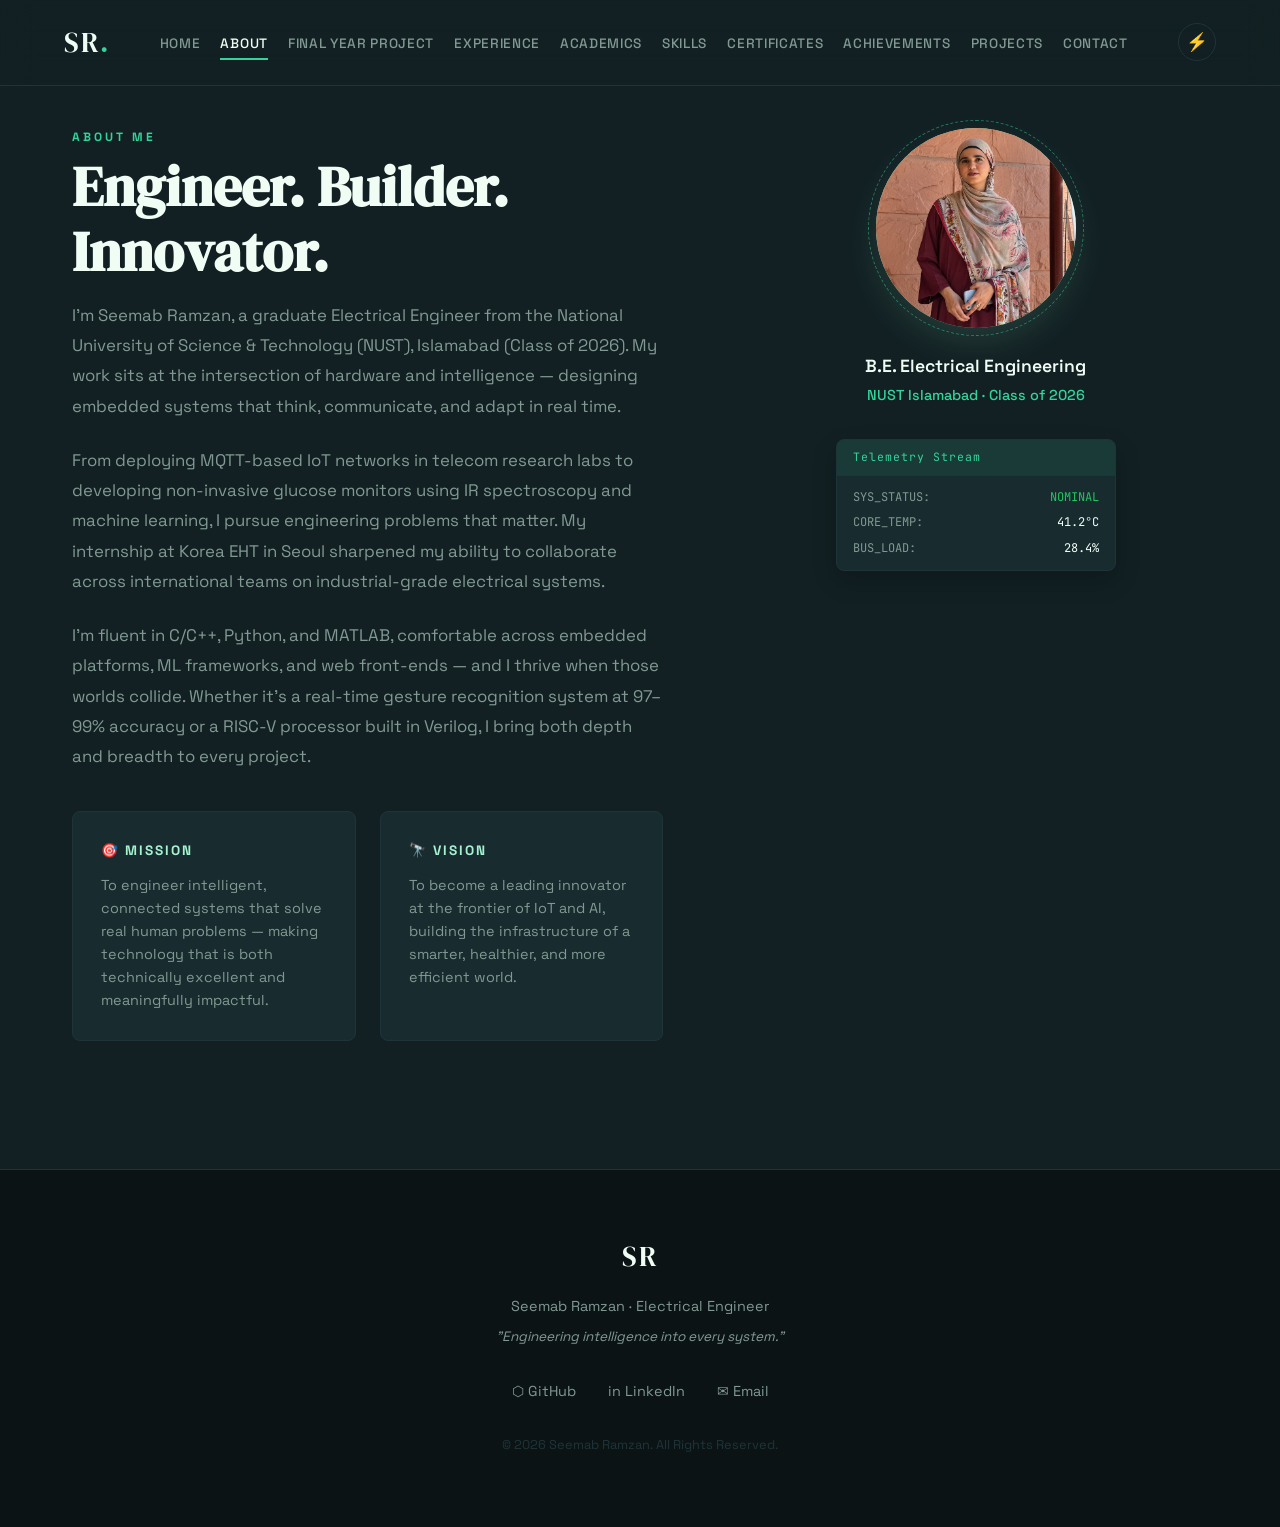
==== about.html @ 98ad60fb "first commit" ====
<!DOCTYPE html>
<html lang="en">
<head>
  <meta charset="UTF-8"/>
  <meta name="viewport" content="width=device-width, initial-scale=1.0"/>
  <title>Seemab Ramzan — Electrical Engineer | About & Experience</title>
  <meta name="description" content="Biography, education, and career details of Seemab Ramzan, graduate Electrical Engineer from NUST."/>
  <meta name="keywords" content="Seemab Ramzan, Education, NUST, Career, Experience, Skills, Certifications, ACM NUST"/>
  <meta name="author" content="Seemab Ramzan"/>
  
  <!-- Google Fonts -->
  <link rel="preconnect" href="https://fonts.googleapis.com">
  <link rel="preconnect" href="https://fonts.gstatic.com" crossorigin>
  <link href="https://fonts.googleapis.com/css2?family=Space+Grotesk:wght@300;400;500;600;700&family=DM+Serif+Display:ital@0;1&family=JetBrains+Mono:wght@400;500;700&display=swap" rel="stylesheet"/>
  
  <!-- Custom CSS -->
  <link rel="stylesheet" href="styles.css"/>
</head>
<body>

  <!-- Custom Cursor & Glow Backgrounds -->
  <div class="custom-cursor" id="customCursor"></div>
  <div class="glow-bg-radial"></div>

  <!-- NAVIGATION -->
  <nav id="navbar">
    <div class="logo" onclick="window.location.href='index.html'">SR<span>.</span></div>
    <ul class="nav-links" id="navLinks">
      <li><a href="index.html">Home</a></li>
      <li><a href="about.html" class="active">About</a></li>
      <li><a href="fyp.html">Final Year Project</a></li>
      <li><a href="experience.html">Experience</a></li>
      <li><a href="academics.html">Academics</a></li>
      <li><a href="skills.html">Skills</a></li>
      <li><a href="certificates.html">Certificates</a></li>
      <li><a href="achievements.html">Achievements</a></li>
      <li><a href="projects.html">Projects</a></li>
      <li><a href="contact.html">Contact</a></li>
    </ul>
    <div class="nav-actions">
      <button class="theme-toggle" id="themeToggle" aria-label="Toggle theme">⚡</button>
      <div class="hamburger" id="hamburger" aria-label="Toggle menu">
        <span></span><span></span><span></span>
      </div>
    </div>
  </nav>

  <main>
    <!-- ABOUT SECTION -->
    <section id="about">
      <div class="container">
        <div class="about-grid">
          <div class="about-info">
            <p class="section-label">About Me</p>
            <h2 class="section-title">Engineer. Builder.<br>Innovator.</h2>
            <div class="about-text">
              <p>I'm Seemab Ramzan, a graduate Electrical Engineer from the National University of Science & Technology (NUST), Islamabad (Class of 2026). My work sits at the intersection of hardware and intelligence — designing embedded systems that think, communicate, and adapt in real time.</p>
              <p>From deploying MQTT-based IoT networks in telecom research labs to developing non-invasive glucose monitors using IR spectroscopy and machine learning, I pursue engineering problems that matter. My internship at Korea EHT in Seoul sharpened my ability to collaborate across international teams on industrial-grade electrical systems.</p>
              <p>I'm fluent in C/C++, Python, and MATLAB, comfortable across embedded platforms, ML frameworks, and web front-ends — and I thrive when those worlds collide. Whether it's a real-time gesture recognition system at 97–99% accuracy or a RISC-V processor built in Verilog, I bring both depth and breadth to every project.</p>
            </div>
            
            <div class="mv-cards">
              <div class="mv-card" id="missionCard">
                <h4>🎯 Mission</h4>
                <p>To engineer intelligent, connected systems that solve real human problems — making technology that is both technically excellent and meaningfully impactful.</p>
              </div>
              <div class="mv-card" id="visionCard">
                <h4>🔭 Vision</h4>
                <p>To become a leading innovator at the frontier of IoT and AI, building the infrastructure of a smarter, healthier, and more efficient world.</p>
              </div>
            </div>
          </div>
          
          <div class="about-illustration">
            <div class="about-avatar" id="aboutAvatar">
              <img src="Seemab.jpeg?v=6" alt="Seemab Ramzan" style="width: 100%; height: 100%; object-fit: cover; border-radius: 50%; display: block;"/>
            </div>
            <p class="avatar-title">B.E. Electrical Engineering</p>
            <p class="avatar-subtitle">NUST Islamabad · Class of 2026</p>
            
            <!-- High Tech Signal Graph Widget -->
            <div class="tech-radar-widget">
              <div class="tech-radar-header">Telemetry Stream</div>
              <div class="tech-radar-content">
                <div class="radar-row"><span>SYS_STATUS:</span><span class="t-green">NOMINAL</span></div>
                <div class="radar-row"><span>CORE_TEMP:</span><span>41.2°C</span></div>
                <div class="radar-row"><span>BUS_LOAD:</span><span>28.4%</span></div>
              </div>
            </div>
          </div>
        </div>
      </div>
    </section>
  </main>

  <!-- FOOTER -->
  <footer>
    <span class="logo">SR</span>
    <p>Seemab Ramzan · Electrical Engineer</p>
    <p class="footer-quote">"Engineering intelligence into every system."</p>
    <div class="footer-icons">
      <a href="https://github.com/seemab" target="_blank" rel="noopener noreferrer">⬡ GitHub</a>
      <a href="https://linkedin.com/in/SeemabRamzan" target="_blank" rel="noopener noreferrer">in LinkedIn</a>
      <a href="mailto:seemab.ramzan@gmail.com">✉ Email</a>
    </div>
    <p class="copyright">&copy; 2026 Seemab Ramzan. All Rights Reserved.</p>
  </footer>

  <!-- Custom JavaScript -->
  <script src="app.js"></script>
</body>
</html>
---- styles.css ----
/* DESIGN SYSTEM & GLOBAL VARIABLES */
:root {
  /* Dark Theme variables (default) - Emerald Slate / Nordic Mint */
  --bg: #0b1315; /* Deep Forest Slate */
  --surface: #122023; /* Forest Slate Medium */
  --card: #182c30; /* Dark Slate Green Card */
  --card-hover: #203a3f; /* Medium Hover Green */
  --accent: #34d399; /* Vibrant Mint Green */
  --accent-rgb: 52, 211, 153;
  --accent2: #a7f3d0; /* Soft Sage Accent */
  --accent2-rgb: 167, 243, 208;
  --gold: #f59e0b;
  --text: #f0fdf4; /* Mint-tinted Off-White */
  --muted: #819992; /* Sage Muted Green-Gray */
  --border: #1f3439; /* Slate/Mint border */
  --glow: rgba(52, 211, 153, 0.15);
  --glow-accent2: rgba(167, 243, 208, 0.12);
  
  --font-main: 'Space Grotesk', -apple-system, BlinkMacSystemFont, "Segoe UI", Roboto, sans-serif;
  --font-heading: 'DM Serif Display', Georgia, serif;
  --font-mono: 'JetBrains Mono', monospace;
  
  --transition: all 0.35s cubic-bezier(0.25, 0.8, 0.25, 1);
}

/* Light Theme overrides - Emerald Slate / Nordic Mint */
[data-theme="light"] {
  --bg: #f0fdf4; /* Very Light Mint Green */
  --surface: #d1fae5; /* Soft Mint Surface */
  --card: #ffffff; /* Pure White Card */
  --card-hover: #e6fcf0; /* Soft Mint Hover */
  --accent: #065f46; /* Deep Forest Green */
  --accent-rgb: 6, 95, 70;
  --accent2: #047857; /* Emerald Green */
  --accent2-rgb: 4, 120, 87;
  --gold: #d97706;
  --text: #064e3b; /* Very Dark Forest text */
  --muted: #374151; /* Charcoal Muted text */
  --border: #a7f3d0; /* Mint Green border */
  --glow: rgba(6, 95, 70, 0.08);
  --glow-accent2: rgba(4, 120, 87, 0.08);
}

/* GLOBAL RESET & BASICS */
* {
  margin: 0;
  padding: 0;
  box-sizing: border-box;
}

html {
  scroll-behavior: smooth;
  font-size: 16px;
  overflow-x: hidden;
}

body {
  background-color: var(--bg);
  color: var(--text);
  font-family: var(--font-main);
  overflow-x: hidden;
  transition: background-color 0.4s ease, color 0.4s ease;
  line-height: 1.6;
}

/* CUSTOM CURSOR */
.custom-cursor {
  width: 20px;
  height: 20px;
  border: 2px solid var(--accent);
  border-radius: 50%;
  position: fixed;
  transform: translate(-50%, -50%);
  pointer-events: none;
  z-index: 9999;
  transition: width 0.2s, height 0.2s, background-color 0.2s;
  mix-blend-mode: difference;
}

.custom-cursor.hover {
  width: 40px;
  height: 40px;
  background-color: rgba(var(--accent-rgb), 0.1);
  border-color: var(--accent2);
}

/* RADIAL GLOW BACKGROUNDS */
.glow-bg-radial {
  position: fixed;
  top: 0;
  left: 0;
  width: 100vw;
  height: 100vh;
  pointer-events: none;
  z-index: -2;
  background: 
    radial-gradient(circle 800px at 80% 20%, rgba(var(--accent-rgb), 0.04), transparent 80%),
    radial-gradient(circle 600px at 20% 80%, rgba(var(--accent2-rgb), 0.04), transparent 85%);
  transition: var(--transition);
}

/* UTILITY CLASSES */
.container {
  max-width: 1200px;
  margin: 0 auto;
  padding: 0 2rem;
}

.section-label {
  font-size: 0.75rem;
  font-weight: 700;
  letter-spacing: 0.25em;
  text-transform: uppercase;
  color: var(--accent);
  margin-bottom: 0.5rem;
  display: block;
}

.section-title {
  font-family: var(--font-heading);
  font-size: clamp(2rem, 5vw, 3.5rem);
  line-height: 1.15;
  margin-bottom: 1rem;
}

.section-sub {
  color: var(--muted);
  font-size: 1.05rem;
  max-width: 600px;
  margin-bottom: 3.5rem;
}

.accent-text {
  color: var(--accent);
}

.gold-text {
  color: var(--gold);
}

/* BUTTONS */
.btn-primary {
  display: inline-block;
  background: linear-gradient(135deg, var(--accent), var(--accent2));
  color: #fff;
  padding: 0.9rem 2rem;
  border-radius: 6px;
  font-weight: 600;
  font-size: 0.95rem;
  text-decoration: none;
  border: none;
  cursor: pointer;
  box-shadow: 0 4px 15px var(--glow);
  transition: var(--transition);
}

.btn-primary:hover {
  transform: translateY(-3px);
  box-shadow: 0 8px 25px var(--glow), 0 0 10px rgba(var(--accent-rgb), 0.3);
}

.btn-outline {
  display: inline-block;
  background: transparent;
  color: var(--text);
  padding: 0.9rem 2rem;
  border-radius: 6px;
  font-weight: 600;
  font-size: 0.95rem;
  text-decoration: none;
  border: 1.5px solid var(--border);
  cursor: pointer;
  transition: var(--transition);
}

.btn-outline:hover {
  border-color: var(--accent);
  color: var(--accent);
  transform: translateY(-3px);
  box-shadow: 0 4px 15px rgba(var(--accent-rgb), 0.1);
}

/* NAVIGATION BAR */
nav {
  position: fixed;
  top: 0;
  left: 0;
  right: 0;
  z-index: 1000;
  display: flex;
  align-items: center;
  justify-content: space-between;
  padding: 1.25rem 4rem;
  background: rgba(var(--bg), 0.75);
  backdrop-filter: blur(16px);
  -webkit-backdrop-filter: blur(16px);
  border-bottom: 1.5px solid var(--border);
  transition: padding 0.3s ease, background 0.3s ease;
}

nav.scroll-scrolled {
  padding: 0.8rem 4rem;
  background: rgba(var(--bg), 0.9);
}

.logo {
  font-family: var(--font-heading);
  font-size: 1.75rem;
  color: var(--text);
  letter-spacing: 1.5px;
  cursor: pointer;
}

.logo span {
  color: var(--accent);
}

.nav-links {
  display: flex;
  gap: 1.25rem;
  list-style: none;
}

.nav-links a {
  color: var(--muted);
  text-decoration: none;
  font-size: 0.85rem;
  font-weight: 500;
  letter-spacing: 0.05em;
  text-transform: uppercase;
  position: relative;
  padding: 0.5rem 0;
  transition: color 0.3s;
}

.nav-links a::after {
  content: '';
  position: absolute;
  bottom: 0;
  left: 0;
  width: 0;
  height: 2px;
  background-color: var(--accent);
  transition: width 0.3s ease;
}

.nav-links a:hover,
.nav-links a.active {
  color: var(--text);
}

.nav-links a:hover::after,
.nav-links a.active::after {
  width: 100%;
}

.nav-actions {
  display: flex;
  align-items: center;
  gap: 1.5rem;
}

.theme-toggle {
  background: transparent;
  border: 1px solid var(--border);
  width: 38px;
  height: 38px;
  border-radius: 50%;
  color: var(--text);
  font-size: 1.1rem;
  cursor: pointer;
  display: flex;
  align-items: center;
  justify-content: center;
  transition: var(--transition);
}

.theme-toggle:hover {
  border-color: var(--accent);
  background: rgba(var(--accent-rgb), 0.08);
  box-shadow: 0 0 10px var(--glow);
  transform: rotate(15deg);
}

.hamburger {
  display: none;
  flex-direction: column;
  gap: 6px;
  cursor: pointer;
  width: 24px;
}

.hamburger span {
  width: 100%;
  height: 2px;
  background-color: var(--text);
  border-radius: 2px;
  transition: var(--transition);
}

/* HERO SECTION */
#hero {
  min-height: 100vh;
  position: relative;
  display: flex;
  align-items: center;
  padding: 8rem 4rem 4rem;
  overflow: hidden;
}

#waveCanvas {
  position: absolute;
  top: 0;
  left: 0;
  width: 100%;
  height: 100%;
  z-index: -1;
  opacity: 0.35;
  pointer-events: none;
}

.hero-bg {
  position: absolute;
  inset: 0;
  background: radial-gradient(ellipse at 80% 50%, rgba(var(--accent-rgb), 0.08) 0%, transparent 65%),
              radial-gradient(ellipse at 20% 80%, rgba(var(--accent2-rgb), 0.06) 0%, transparent 60%);
  pointer-events: none;
}

.hero-container {
  display: grid;
  grid-template-columns: 1.1fr 0.9fr;
  gap: 4rem;
  align-items: center;
  max-width: 1300px;
  margin: 0 auto;
  width: 100%;
}

.hero-content {
  position: relative;
}

.hero-eyebrow {
  font-size: 0.85rem;
  font-weight: 600;
  letter-spacing: 0.2em;
  text-transform: uppercase;
  color: var(--accent);
  margin-bottom: 1.5rem;
  display: inline-block;
  background: rgba(var(--accent-rgb), 0.08);
  padding: 0.4rem 1rem;
  border-radius: 30px;
  border: 1px solid rgba(var(--accent-rgb), 0.15);
}

#hero h1 {
  font-family: var(--font-heading);
  font-size: clamp(3.2rem, 7vw, 5.5rem);
  line-height: 1.05;
  font-weight: normal;
  margin-bottom: 1.25rem;
}

.hero-designations {
  font-size: 1.2rem;
  font-weight: 500;
  color: var(--accent2);
  margin-bottom: 1.5rem;
}

.hero-intro {
  font-size: 1.05rem;
  line-height: 1.75;
  color: var(--muted);
  max-width: 600px;
  margin-bottom: 2.5rem;
}

.cta-group {
  display: flex;
  gap: 1.25rem;
  flex-wrap: wrap;
  margin-bottom: 3.5rem;
}

.social-icons {
  display: flex;
  gap: 2rem;
}

.social-icons a {
  color: var(--muted);
  text-decoration: none;
  font-size: 0.9rem;
  font-weight: 500;
  letter-spacing: 0.05em;
  display: flex;
  align-items: center;
  gap: 0.5rem;
  transition: var(--transition);
}

.social-icons a:hover {
  color: var(--accent);
  transform: translateY(-2.5px);
}

/* ESP32 TERMINAL WIDGET */
.hero-widget {
  background: rgba(10, 15, 30, 0.7);
  backdrop-filter: blur(12px);
  -webkit-backdrop-filter: blur(12px);
  border: 1.5px solid var(--border);
  border-radius: 12px;
  overflow: hidden;
  box-shadow: 0 20px 50px rgba(0, 0, 0, 0.4), 0 0 20px var(--glow);
  display: flex;
  flex-direction: column;
  height: 380px;
  font-family: var(--font-mono);
  transition: var(--transition);
}

.hero-widget:hover {
  border-color: rgba(var(--accent-rgb), 0.4);
  box-shadow: 0 20px 50px rgba(0, 0, 0, 0.4), 0 0 30px rgba(var(--accent-rgb), 0.25);
}

.terminal-header {
  background: rgba(15, 23, 42, 0.9);
  padding: 0.75rem 1.25rem;
  display: flex;
  justify-content: space-between;
  align-items: center;
  border-bottom: 1.5px solid var(--border);
}

.terminal-title {
  font-size: 0.78rem;
  color: var(--muted);
}

.terminal-controls {
  display: flex;
  gap: 6px;
}

.terminal-controls span {
  width: 10px;
  height: 10px;
  border-radius: 50%;
  display: inline-block;
}

.terminal-controls span:nth-child(1) { background-color: #ef4444; }
.terminal-controls span:nth-child(2) { background-color: #eab308; }
.terminal-controls span:nth-child(3) { background-color: #22c55e; }

.terminal-body {
  flex-grow: 1;
  padding: 1.25rem;
  overflow-y: auto;
  display: flex;
  flex-direction: column;
  gap: 0.6rem;
  font-size: 0.82rem;
  color: var(--text);
  scroll-behavior: smooth;
}

.terminal-line {
  line-height: 1.4;
  white-space: pre-wrap;
  word-break: break-all;
}

.t-prompt {
  color: var(--accent2);
}

.t-system {
  color: var(--muted);
  font-style: italic;
}

.t-output {
  color: #38bdf8;
}

.t-green {
  color: #22c55e;
}

.t-amber {
  color: #f59e0b;
}

.t-red {
  color: #ef4444;
}

.terminal-input-row {
  display: flex;
  align-items: center;
  padding: 0.75rem 1.25rem;
  background: rgba(15, 23, 42, 0.7);
  border-top: 1.5px solid var(--border);
}

.terminal-input-row input {
  flex-grow: 1;
  background: transparent;
  border: none;
  outline: none;
  color: var(--accent);
  font-family: var(--font-mono);
  font-size: 0.85rem;
  margin-left: 0.5rem;
}

/* SECTION STRUCTURE */
section {
  padding: 8rem 0;
}

/* ABOUT SECTION */
#about {
  background-color: var(--surface);
  position: relative;
}

.about-grid {
  display: grid;
  grid-template-columns: 1.12fr 0.88fr;
  gap: 5rem;
  align-items: start;
}

.about-text p {
  color: var(--muted);
  font-size: 1.05rem;
  line-height: 1.8;
  margin-bottom: 1.5rem;
}

.mv-cards {
  display: grid;
  grid-template-columns: 1fr 1fr;
  gap: 1.5rem;
  margin-top: 2.5rem;
}

.mv-card {
  background-color: var(--card);
  border: 1.5px solid var(--border);
  border-radius: 8px;
  padding: 1.75rem;
  transition: var(--transition);
}

.mv-card:hover {
  transform: translateY(-5px);
  border-color: rgba(var(--accent2-rgb), 0.3);
  box-shadow: 0 10px 25px var(--glow-accent2);
}

.mv-card h4 {
  color: var(--accent2);
  font-size: 0.85rem;
  font-weight: 700;
  letter-spacing: 0.15em;
  text-transform: uppercase;
  margin-bottom: 0.75rem;
}

.mv-card p {
  color: var(--muted);
  font-size: 0.9rem;
  line-height: 1.6;
}

.work-links {
  display: flex;
  flex-wrap: wrap;
  gap: 0.8rem;
  margin-top: 2.5rem;
}

.work-link {
  color: var(--muted);
  font-size: 0.88rem;
  text-decoration: none;
  border: 1.5px solid var(--border);
  border-radius: 4px;
  padding: 0.6rem 1.2rem;
  font-weight: 500;
  transition: var(--transition);
  display: flex;
  align-items: center;
  gap: 0.5rem;
}

.work-link:hover {
  border-color: var(--accent);
  color: var(--accent);
  transform: translateX(4px);
}

.about-illustration {
  display: flex;
  flex-direction: column;
  align-items: center;
  position: sticky;
  top: 120px;
}

.about-avatar {
  width: 200px;
  height: 200px;
  border-radius: 50%;
  background: linear-gradient(135deg, var(--accent2), var(--accent));
  display: flex;
  align-items: center;
  justify-content: center;
  font-family: var(--font-heading);
  font-size: 4.5rem;
  color: #fff;
  margin-bottom: 1.5rem;
  position: relative;
  box-shadow: 0 15px 35px var(--glow-accent2);
  transition: transform 0.5s ease;
}

.about-avatar::after {
  content: '';
  position: absolute;
  inset: -8px;
  border-radius: 50%;
  border: 1.5px dashed rgba(var(--accent-rgb), 0.5);
  animation: rotateClockwise 20s linear infinite;
}

.about-avatar:hover {
  transform: scale(1.05) rotate(5deg);
}

.avatar-title {
  font-size: 1.1rem;
  font-weight: 600;
  color: var(--text);
  margin-bottom: 0.25rem;
}

.avatar-subtitle {
  color: var(--accent);
  font-size: 0.9rem;
  font-weight: 500;
  margin-bottom: 2rem;
}

.tech-radar-widget {
  background: var(--card);
  border: 1px solid var(--border);
  border-radius: 8px;
  width: 100%;
  max-width: 280px;
  overflow: hidden;
  box-shadow: 0 10px 25px rgba(0,0,0,0.2);
  font-family: var(--font-mono);
}

.tech-radar-header {
  background: rgba(var(--accent-rgb), 0.08);
  border-bottom: 1px solid var(--border);
  padding: 0.5rem 1rem;
  font-size: 0.72rem;
  color: var(--accent);
  letter-spacing: 1px;
}

.tech-radar-content {
  padding: 0.75rem 1rem;
  display: flex;
  flex-direction: column;
  gap: 0.4rem;
  font-size: 0.75rem;
}

.radar-row {
  display: flex;
  justify-content: space-between;
}

.radar-row span:first-child {
  color: var(--muted);
}

/* EXPERIENCE TIMELINE */
.exp-timeline {
  position: relative;
  margin-top: 3rem;
}

.exp-card {
  background-color: var(--card);
  border: 1.5px solid var(--border);
  border-radius: 12px;
  overflow: hidden;
  margin-bottom: 2.5rem;
  display: grid;
  grid-template-columns: 240px 1fr;
  box-shadow: 0 10px 30px rgba(0,0,0,0.15);
  transition: transform 0.4s cubic-bezier(0.2, 0.8, 0.2, 1), border-color 0.4s, box-shadow 0.4s;
}

.exp-card:hover {
  transform: translateY(-5px) scale(1.01);
  border-color: rgba(var(--accent-rgb), 0.35);
  box-shadow: 0 15px 40px var(--glow);
}

.exp-left {
  background: linear-gradient(155deg, var(--accent2), #110e2d);
  padding: 2.5rem 2rem;
  display: flex;
  flex-direction: column;
  justify-content: center;
  position: relative;
  overflow: hidden;
}

.exp-left::after {
  content: '';
  position: absolute;
  top: -50%;
  left: -50%;
  width: 200%;
  height: 200%;
  background: radial-gradient(circle at 70% 30%, rgba(255,255,255,0.06), transparent 60%);
  pointer-events: none;
}

.badge {
  display: inline-block;
  border-radius: 20px;
  padding: 0.3rem 0.9rem;
  font-size: 0.7rem;
  font-weight: 700;
  letter-spacing: 0.05em;
  text-transform: uppercase;
  margin-bottom: 0.8rem;
  width: max-content;
}

.badge-fy { background-color: rgba(245, 158, 11, 0.2); color: var(--gold); border: 1px solid rgba(245, 158, 11, 0.3); }
.badge-intern { background-color: rgba(0, 229, 255, 0.2); color: var(--accent); border: 1px solid rgba(0, 229, 255, 0.3); }
.badge-global { background-color: rgba(139, 92, 246, 0.2); color: #c084fc; border: 1px solid rgba(139, 92, 246, 0.3); }

.exp-left h3 {
  font-family: var(--font-heading);
  font-size: 1.35rem;
  color: #fff;
  line-height: 1.25;
  margin-bottom: 0.5rem;
}

.exp-left .company {
  color: rgba(255, 255, 255, 0.7);
  font-size: 0.88rem;
  margin-bottom: 1.25rem;
  line-height: 1.4;
}

.duration {
  font-size: 0.8rem;
  color: rgba(255, 255, 255, 0.5);
  font-family: var(--font-mono);
}

.exp-right {
  padding: 2.5rem 3rem;
  display: flex;
  flex-direction: column;
  justify-content: center;
}

.exp-right h4 {
  font-size: 0.78rem;
  font-weight: 700;
  letter-spacing: 0.15em;
  text-transform: uppercase;
  color: var(--accent);
  margin-bottom: 0.8rem;
  margin-top: 1.5rem;
}

.exp-right h4:first-child {
  margin-top: 0;
}

.exp-right ul {
  list-style: none;
  margin-bottom: 1rem;
}

.exp-right ul li {
  color: var(--muted);
  font-size: 0.92rem;
  line-height: 1.7;
  padding-left: 1.5rem;
  position: relative;
  margin-bottom: 0.6rem;
}

.exp-right ul li::before {
  content: '→';
  position: absolute;
  left: 0;
  color: var(--accent);
  font-weight: 700;
}

.achievements-list li::before {
  content: '★' !important;
  color: var(--gold) !important;
}

.exp-right ul li:last-child {
  margin-bottom: 0;
}

/* EDUCATION SECTION */
#education {
  background-color: var(--bg);
}

.edu-card {
  background-color: var(--card);
  border: 1.5px solid var(--border);
  border-radius: 12px;
  padding: 3rem;
  display: grid;
  grid-template-columns: 80px 1fr;
  gap: 3rem;
  align-items: start;
  box-shadow: 0 10px 30px rgba(0,0,0,0.15);
  transition: var(--transition);
}

.edu-card:hover {
  box-shadow: 0 15px 40px rgba(245, 158, 11, 0.08);
  border-color: rgba(245, 158, 11, 0.3);
}

.edu-icon {
  width: 80px;
  height: 80px;
  border-radius: 16px;
  background: linear-gradient(135deg, var(--gold), #d97706);
  display: flex;
  align-items: center;
  justify-content: center;
  font-size: 2.25rem;
  flex-shrink: 0;
  box-shadow: 0 10px 20px rgba(245, 158, 11, 0.2);
}

.edu-info h3 {
  font-family: var(--font-heading);
  font-size: 1.6rem;
  margin-bottom: 0.35rem;
}

.edu-info .inst {
  color: var(--accent);
  font-size: 1.05rem;
  font-weight: 500;
  margin-bottom: 0.5rem;
}

.edu-info .dur {
  color: var(--muted);
  font-size: 0.88rem;
  font-family: var(--font-mono);
  margin-bottom: 1.5rem;
}

.edu-details {
  list-style: none;
  margin-bottom: 2rem;
}

.edu-details li {
  color: var(--muted);
  font-size: 0.95rem;
  padding-left: 1.5rem;
  position: relative;
  margin-bottom: 0.6rem;
  line-height: 1.7;
}

.edu-details li::before {
  content: '▸';
  position: absolute;
  left: 0;
  color: var(--gold);
}

.coursework {
  display: flex;
  flex-wrap: wrap;
  gap: 0.6rem;
}

.course-tag {
  background: rgba(245, 158, 11, 0.06);
  border: 1px solid rgba(245, 158, 11, 0.2);
  border-radius: 6px;
  padding: 0.4rem 1rem;
  font-size: 0.8rem;
  font-weight: 500;
  color: var(--gold);
  transition: var(--transition);
}

.course-tag:hover {
  background: rgba(245, 158, 11, 0.15);
  transform: translateY(-2px);
}

/* PROJECTS SECTION */
#projects {
  background-color: var(--surface);
}

.project-filters {
  display: flex;
  justify-content: center;
  gap: 1rem;
  margin-bottom: 3.5rem;
  flex-wrap: wrap;
}

.filter-btn {
  background: transparent;
  border: 1.5px solid var(--border);
  color: var(--muted);
  padding: 0.6rem 1.4rem;
  border-radius: 30px;
  font-family: var(--font-main);
  font-size: 0.88rem;
  font-weight: 500;
  cursor: pointer;
  transition: var(--transition);
}

.filter-btn:hover {
  color: var(--text);
  border-color: var(--accent);
}

.filter-btn.active {
  background-color: var(--accent);
  border-color: var(--accent);
  color: #000;
  font-weight: 600;
  box-shadow: 0 4px 15px var(--glow);
}

.projects-grid {
  display: grid;
  grid-template-columns: repeat(auto-fill, minmax(350px, 1fr));
  gap: 2.5rem;
}

.proj-card {
  background-color: var(--card);
  border: 1.5px solid var(--border);
  border-radius: 12px;
  overflow: hidden;
  display: flex;
  flex-direction: column;
  transition: transform 0.4s cubic-bezier(0.2, 0.8, 0.2, 1), border-color 0.4s, box-shadow 0.4s;
}

.proj-card:hover {
  transform: translateY(-8px);
  border-color: rgba(var(--accent2-rgb), 0.35);
  box-shadow: 0 15px 40px var(--glow-accent2);
}

.proj-header {
  background: linear-gradient(135deg, #110e2d, var(--card));
  padding: 1.75rem 2rem;
  border-bottom: 1px solid var(--border);
}

.proj-header h3 {
  font-family: var(--font-heading);
  font-size: 1.2rem;
  line-height: 1.3;
  margin-bottom: 0.35rem;
}

.proj-type {
  font-size: 0.78rem;
  color: var(--muted);
  font-family: var(--font-mono);
}

.proj-body {
  padding: 2rem;
  flex-grow: 1;
  display: flex;
  flex-direction: column;
  justify-content: space-between;
}

.proj-body p {
  color: var(--muted);
  font-size: 0.92rem;
  line-height: 1.6;
  margin-bottom: 1.75rem;
}

.tech-tags {
  display: flex;
  flex-wrap: wrap;
  gap: 0.5rem;
  margin-bottom: 1.75rem;
}

.tech-tag {
  background: rgba(var(--accent-rgb), 0.05);
  border: 1px solid rgba(var(--accent-rgb), 0.2);
  border-radius: 20px;
  padding: 0.25rem 0.8rem;
  font-size: 0.72rem;
  font-weight: 500;
  font-family: var(--font-mono);
  color: var(--accent);
  transition: var(--transition);
}

.tech-tag:hover {
  background: rgba(var(--accent-rgb), 0.15);
  transform: scale(1.05);
}

.btn-more {
  background: transparent;
  border: none;
  color: var(--accent2);
  font-weight: 600;
  font-size: 0.9rem;
  cursor: pointer;
  padding: 0.5rem 0;
  width: max-content;
  display: flex;
  align-items: center;
  gap: 0.35rem;
  transition: var(--transition);
}

.btn-more:hover {
  color: var(--accent);
  transform: translateX(4px);
}

/* SKILLS SECTION */
#skills {
  background-color: var(--bg);
}

.skills-grid {
  display: grid;
  grid-template-columns: repeat(auto-fit, minmax(260px, 1fr));
  gap: 2.5rem;
}

.skill-cat {
  background-color: var(--card);
  border: 1.5px solid var(--border);
  border-radius: 12px;
  padding: 2.25rem 2rem;
  box-shadow: 0 8px 25px rgba(0,0,0,0.1);
  transition: var(--transition);
}

.skill-cat:hover {
  border-color: rgba(var(--accent-rgb), 0.3);
  box-shadow: 0 12px 35px var(--glow);
  transform: translateY(-4px);
}

.skill-cat h3 {
  font-size: 0.9rem;
  font-weight: 700;
  letter-spacing: 0.15em;
  text-transform: uppercase;
  color: var(--accent);
  margin-bottom: 2rem;
  border-bottom: 1.5px solid var(--border);
  padding-bottom: 0.75rem;
}

.skill-row {
  margin-bottom: 1.5rem;
}

.skill-row:last-child {
  margin-bottom: 0;
}

.skill-label {
  display: flex;
  justify-content: space-between;
  font-size: 0.88rem;
  font-weight: 500;
  color: var(--text);
  margin-bottom: 0.5rem;
}

.skill-label span:last-child {
  color: var(--muted);
  font-family: var(--font-mono);
}

.bar-bg {
  height: 6px;
  background-color: var(--border);
  border-radius: 3px;
  overflow: hidden;
}

.bar-fill {
  height: 100%;
  border-radius: 3px;
  background: linear-gradient(90deg, var(--accent2), var(--accent));
  width: 0;
  transition: width 1.5s cubic-bezier(0.1, 0.8, 0.1, 1);
}

/* CERTIFICATIONS SECTION */
#certifications {
  background-color: var(--surface);
}

.cert-grid {
  display: grid;
  grid-template-columns: repeat(auto-fill, minmax(260px, 1fr));
  gap: 2rem;
}

.cert-card {
  background-color: var(--card);
  border: 1.5px solid var(--border);
  border-radius: 12px;
  padding: 2.25rem 2rem;
  text-align: center;
  transition: var(--transition);
}

.cert-card:hover {
  transform: translateY(-8px);
  border-color: rgba(var(--accent-rgb), 0.35);
  box-shadow: 0 15px 35px var(--glow);
}

.cert-icon {
  width: 60px;
  height: 60px;
  border-radius: 14px;
  margin: 0 auto 1.5rem;
  display: flex;
  align-items: center;
  justify-content: center;
  font-size: 1.75rem;
  box-shadow: 0 8px 20px rgba(0,0,0,0.15);
}

.c-udemy { background: linear-gradient(135deg, #1e3a8a, #2563eb); }
.c-matlab { background: linear-gradient(135deg, #7c2d12, #dc2626); }
.c-vector { background: linear-gradient(135deg, #064e3b, #059669); }
.c-matlab-onramp { background: linear-gradient(135deg, #4c1d95, #7c3aed); }

.cert-card h3 {
  font-size: 1.05rem;
  font-weight: 600;
  margin-bottom: 0.5rem;
  line-height: 1.4;
}

.cert-card .provider {
  color: var(--accent);
  font-size: 0.85rem;
  font-weight: 500;
  margin-bottom: 0.25rem;
}

.cert-card .year {
  color: var(--muted);
  font-size: 0.8rem;
  font-family: var(--font-mono);
}

/* ACHIEVEMENTS & STATS */
#achievements {
  background-color: var(--bg);
}

.stats-row {
  display: grid;
  grid-template-columns: repeat(4, 1fr);
  gap: 2rem;
  margin-bottom: 4.5rem;
}

.stat-box {
  background-color: var(--card);
  border: 1.5px solid var(--border);
  border-radius: 12px;
  padding: 2.25rem 2rem;
  text-align: center;
  box-shadow: 0 8px 25px rgba(0,0,0,0.1);
  transition: var(--transition);
}

.stat-box:hover {
  transform: translateY(-5px);
  border-color: rgba(var(--accent-rgb), 0.3);
  box-shadow: 0 12px 30px var(--glow);
}

.stat-num {
  font-family: var(--font-heading);
  font-size: 3.5rem;
  line-height: 1.1;
  color: var(--accent);
  display: block;
  margin-bottom: 0.5rem;
}

.stat-label {
  color: var(--muted);
  font-size: 0.8rem;
  font-weight: 700;
  text-transform: uppercase;
  letter-spacing: 0.15em;
}

.achieve-grid {
  display: grid;
  grid-template-columns: repeat(auto-fit, minmax(280px, 1fr));
  gap: 2rem;
}

.achieve-card {
  background-color: var(--card);
  border: 1.5px solid var(--border);
  border-radius: 12px;
  padding: 2.5rem 2.25rem;
  transition: var(--transition);
}

.achieve-card:hover {
  transform: translateY(-8px);
  border-color: rgba(var(--gold), 0.35);
  box-shadow: 0 15px 35px rgba(245, 158, 11, 0.1);
}

.achieve-badge {
  display: inline-block;
  background: rgba(245, 158, 11, 0.08);
  border: 1px solid rgba(245, 158, 11, 0.25);
  border-radius: 30px;
  padding: 0.35rem 0.9rem;
  font-size: 0.72rem;
  font-weight: 600;
  color: var(--gold);
  margin-bottom: 1.25rem;
}

.achieve-card h3 {
  font-family: var(--font-heading);
  font-size: 1.25rem;
  margin-bottom: 0.75rem;
  line-height: 1.3;
}

.achieve-card p {
  color: var(--muted);
  font-size: 0.9rem;
  line-height: 1.6;
}

/* CONTACT SECTION */
#contact {
  background-color: var(--surface);
}

.contact-grid {
  display: grid;
  grid-template-columns: 1.15fr 0.85fr;
  gap: 4rem;
  align-items: start;
}

.contact-form {
  background-color: var(--card);
  border: 1.5px solid var(--border);
  border-radius: 12px;
  padding: 3.5rem;
  box-shadow: 0 12px 40px rgba(0,0,0,0.15);
}

.form-title {
  font-family: var(--font-heading);
  font-size: 1.75rem;
  margin-bottom: 2.5rem;
}

.field-wrap {
  position: relative;
  margin-bottom: 2.25rem;
}

.field-wrap input,
.field-wrap textarea {
  width: 100%;
  background: transparent;
  border: none;
  border-bottom: 1.5px solid var(--border);
  padding: 0.8rem 0;
  color: var(--text);
  font-family: var(--font-main);
  font-size: 1.05rem;
  outline: none;
  transition: border-color 0.3s;
}

.field-wrap textarea {
  height: 140px;
  resize: none;
}

.field-wrap label {
  position: absolute;
  top: 0.8rem;
  left: 0;
  color: var(--muted);
  font-size: 0.95rem;
  transition: all 0.3s cubic-bezier(0.25, 0.8, 0.25, 1);
  pointer-events: none;
}

.field-wrap input:focus ~ label,
.field-wrap input:not(:placeholder-shown) ~ label,
.field-wrap textarea:focus ~ label,
.field-wrap textarea:not(:placeholder-shown) ~ label {
  top: -1rem;
  font-size: 0.78rem;
  color: var(--accent);
  font-weight: 600;
}

.field-wrap::after {
  content: '';
  position: absolute;
  bottom: 0;
  left: 0;
  width: 0;
  height: 2px;
  background-color: var(--accent);
  transition: width 0.4s ease;
}

.field-wrap:focus-within::after {
  width: 100%;
}

.btn-send {
  background: linear-gradient(135deg, var(--accent), var(--accent2));
  color: #fff;
  border: none;
  padding: 1.1rem 2rem;
  border-radius: 6px;
  font-weight: 700;
  font-size: 1.05rem;
  cursor: pointer;
  width: 100%;
  position: relative;
  overflow: hidden;
  transition: box-shadow 0.3s, transform 0.2s;
  font-family: var(--font-main);
  box-shadow: 0 4px 15px var(--glow);
}

.btn-send:hover {
  transform: translateY(-2px);
  box-shadow: 0 8px 25px var(--glow);
}

.btn-send::after {
  content: '';
  position: absolute;
  top: 0;
  left: -100%;
  width: 100%;
  height: 100%;
  background: linear-gradient(90deg, transparent, rgba(255,255,255,0.25), transparent);
  transition: left 0.6s ease-in-out;
}

.btn-send:hover::after {
  left: 100%;
}

.form-feedback {
  margin-top: 1rem;
  font-size: 0.85rem;
  color: #22c55e;
  text-align: center;
  display: none;
}

.contact-info {
  background: linear-gradient(160deg, #091326, var(--card));
  border: 1.5px solid var(--border);
  border-radius: 12px;
  padding: 3.5rem;
  box-shadow: 0 10px 30px rgba(0,0,0,0.15);
}

.contact-info h3 {
  font-family: var(--font-heading);
  font-size: 1.75rem;
  margin-bottom: 1rem;
}

.contact-info > p {
  color: var(--muted);
  font-size: 0.95rem;
  margin-bottom: 2.5rem;
}

.info-row {
  display: flex;
  align-items: center;
  gap: 1.25rem;
  margin-bottom: 1.75rem;
  padding: 0.9rem;
  border-radius: 8px;
  border: 1px solid transparent;
  transition: var(--transition);
}

.info-row:hover {
  transform: translateX(8px);
  background: rgba(var(--accent-rgb), 0.03);
  border-color: rgba(var(--accent-rgb), 0.1);
}

.info-row:hover .info-icon {
  color: var(--accent);
  transform: scale(1.1);
}

.info-icon {
  font-size: 1.25rem;
  color: var(--muted);
  width: 32px;
  text-align: center;
  transition: var(--transition);
  flex-shrink: 0;
}

.info-row a {
  color: var(--text);
  text-decoration: none;
  font-size: 0.92rem;
  word-break: break-all;
  transition: color 0.2s;
}

.info-row a:hover {
  color: var(--accent);
}

.info-row span.info-text {
  color: var(--text);
  font-size: 0.92rem;
}

/* FOOTER */
footer {
  background-color: var(--bg);
  border-top: 1.5px solid var(--border);
  padding: 4rem 2rem;
  text-align: center;
}

footer .logo {
  display: inline-block;
  margin-bottom: 1rem;
}

footer p {
  color: var(--muted);
  font-size: 0.9rem;
  margin-bottom: 0.5rem;
}

.footer-quote {
  font-style: italic;
  font-size: 0.85rem;
  color: var(--muted);
  margin-bottom: 2rem;
}

.footer-icons {
  display: flex;
  justify-content: center;
  gap: 2rem;
  margin: 1.5rem 0 2rem;
}

.footer-icons a {
  color: var(--muted);
  text-decoration: none;
  font-size: 0.9rem;
  transition: color 0.2s;
}

.footer-icons a:hover {
  color: var(--accent);
}

.copyright {
  font-size: 0.8rem !important;
  color: var(--border) !important;
  margin-top: 1.5rem;
}

/* PROJECT DETAILS MODAL */
.modal-overlay {
  position: fixed;
  inset: 0;
  z-index: 9999;
  background-color: rgba(3, 7, 18, 0.7);
  backdrop-filter: blur(12px);
  -webkit-backdrop-filter: blur(12px);
  display: flex;
  align-items: center;
  justify-content: center;
  opacity: 0;
  pointer-events: none;
  transition: opacity 0.4s ease;
}

.modal-overlay.open {
  opacity: 1;
  pointer-events: auto;
}

.project-modal {
  background-color: var(--card);
  border: 1.5px solid var(--border);
  border-radius: 16px;
  width: 90%;
  max-width: 850px;
  max-height: 85vh;
  overflow-y: auto;
  position: relative;
  padding: 3rem;
  box-shadow: 0 25px 60px rgba(0,0,0,0.5), 0 0 30px var(--glow);
  transform: scale(0.9) translateY(20px);
  transition: transform 0.4s cubic-bezier(0.25, 0.8, 0.25, 1);
}

.modal-overlay.open .project-modal {
  transform: scale(1) translateY(0);
}

.modal-close {
  position: absolute;
  top: 1.5rem;
  right: 1.5rem;
  background: transparent;
  border: none;
  color: var(--muted);
  font-size: 2.25rem;
  cursor: pointer;
  transition: var(--transition);
  line-height: 1;
  width: 40px;
  height: 40px;
  border-radius: 50%;
  display: flex;
  align-items: center;
  justify-content: center;
}

.modal-close:hover {
  color: var(--text);
  background-color: rgba(255,255,255,0.05);
}

.modal-header {
  border-bottom: 1.5px solid var(--border);
  padding-bottom: 1.5rem;
  margin-bottom: 2rem;
}

.modal-header h3 {
  font-family: var(--font-heading);
  font-size: 2rem;
  margin-bottom: 0.5rem;
}

#modalType {
  color: var(--accent);
  font-family: var(--font-mono);
  font-size: 0.85rem;
}

.modal-body {
  display: grid;
  grid-template-columns: 1.1fr 0.9fr;
  gap: 3rem;
}

.modal-desc-col p {
  color: var(--muted);
  font-size: 1rem;
  line-height: 1.7;
  margin-bottom: 2rem;
}

.modal-outcomes h4 {
  font-size: 0.85rem;
  font-weight: 700;
  letter-spacing: 0.1em;
  text-transform: uppercase;
  color: var(--text);
  margin-bottom: 1rem;
}

.outcomes-list {
  display: flex;
  flex-direction: column;
  gap: 0.75rem;
}

.outcome-item {
  display: flex;
  gap: 0.75rem;
  align-items: flex-start;
}

.outcome-num {
  width: 22px;
  height: 22px;
  border-radius: 50%;
  background-color: var(--accent);
  color: #000;
  font-size: 0.7rem;
  font-weight: 700;
  display: flex;
  align-items: center;
  justify-content: center;
  flex-shrink: 0;
  margin-top: 2px;
}

.outcome-item span {
  color: var(--muted);
  font-size: 0.9rem;
  line-height: 1.5;
}

.modal-tech-col h4 {
  font-size: 0.85rem;
  font-weight: 700;
  letter-spacing: 0.1em;
  text-transform: uppercase;
  color: var(--text);
  margin-bottom: 1rem;
}

.schematic-mock {
  background-color: rgba(3, 7, 18, 0.4);
  border: 1px solid var(--border);
  border-radius: 8px;
  padding: 1.25rem;
  margin-top: 2rem;
}

.schematic-title {
  font-size: 0.72rem;
  font-family: var(--font-mono);
  color: var(--muted);
  margin-bottom: 0.75rem;
  text-transform: uppercase;
  letter-spacing: 1px;
}

.schematic-canvas-wrap {
  width: 100%;
  display: flex;
  justify-content: center;
  align-items: center;
}

.schematic-svg {
  width: 100%;
  height: auto;
}

/* ANIMATION KEYFRAMES & REVEALS */
@keyframes rotateClockwise {
  from { transform: rotate(0deg); }
  to { transform: rotate(360deg); }
}

/* SCROLL REVEALS */
.reveal-fade,
.reveal-slide-left,
.reveal-slide-right {
  opacity: 0;
  transition: opacity 0.8s ease, transform 0.8s cubic-bezier(0.25, 0.8, 0.25, 1);
}

.reveal-fade {
  transform: translateY(20px);
}

.reveal-slide-left {
  transform: translateX(-40px);
}

.reveal-slide-right {
  transform: translateX(40px);
}

.reveal-fade.visible,
.reveal-slide-left.visible,
.reveal-slide-right.visible {
  opacity: 1;
  transform: translate(0);
}

/* RESPONSIVE DESIGN */
@media (max-width: 1250px) {
  nav {
    padding: 1.25rem 2rem;
  }
  nav.scroll-scrolled {
    padding: 0.8rem 2rem;
  }
  .nav-links {
    gap: 0.8rem;
  }
  .nav-links a {
    font-size: 0.78rem;
    letter-spacing: 0.02em;
  }
}

@media (max-width: 1100px) {
  .hero-container {
    gap: 2.5rem;
  }
  .about-grid {
    gap: 3rem;
  }
  .contact-grid {
    gap: 2.5rem;
  }
}

@media (max-width: 968px) {
  nav {
    padding: 1.25rem 2.5rem;
  }
  nav.scroll-scrolled {
    padding: 0.8rem 2.5rem;
  }
  .hero-container {
    grid-template-columns: 1fr;
    gap: 3.5rem;
  }
  .hero-widget {
    max-width: 500px;
    margin: 0 auto;
    width: 100%;
  }
  .about-grid {
    grid-template-columns: 1fr;
    gap: 4rem;
  }
  .about-illustration {
    position: static;
    margin-top: 2rem;
  }
  .exp-card {
    grid-template-columns: 1fr;
  }
  .exp-left {
    padding: 2.5rem;
  }
  .exp-right {
    padding: 2.5rem;
  }
  .stats-row {
    grid-template-columns: repeat(2, 1fr);
  }
  .contact-grid {
    grid-template-columns: 1fr;
  }
  .modal-body {
    grid-template-columns: 1fr;
    gap: 2rem;
  }
}

@media (max-width: 992px) {
  .custom-cursor {
    display: none;
  }
  
  nav {
    padding: 1.25rem 2rem;
  }
  
  .nav-links {
    display: none;
    position: fixed;
    top: 73px;
    left: 0;
    right: 0;
    bottom: 0;
    background-color: var(--surface);
    flex-direction: column;
    align-items: center;
    padding: 4rem 2rem;
    gap: 2rem;
    border-top: 1.5px solid var(--border);
    z-index: 999;
  }
  
  .nav-links.open {
    display: flex;
  }
  
  .hamburger {
    display: flex;
  }
  
  /* hamburger transformations when open */
  .hamburger.open span:nth-child(1) {
    transform: rotate(45deg) translate(5px, 6px);
  }
  .hamburger.open span:nth-child(2) {
    opacity: 0;
  }
  .hamburger.open span:nth-child(3) {
    transform: rotate(-45deg) translate(5px, -7px);
  }

  section {
    padding: 5rem 0;
  }
  #hero {
    padding: 7rem 2rem 3rem;
  }
  #hero h1 {
    font-size: clamp(2.6rem, 8vw, 3.8rem);
  }
  .mv-cards {
    grid-template-columns: 1fr;
  }
  .edu-card {
    grid-template-columns: 1fr;
    gap: 1.5rem;
    padding: 2rem;
  }
  .project-filters {
    gap: 0.5rem;
  }
  .filter-btn {
    padding: 0.5rem 1.1rem;
    font-size: 0.8rem;
  }
  .stats-row {
    gap: 1rem;
  }
  .contact-form {
    padding: 2.25rem 2rem;
  }
  .contact-info {
    padding: 2.25rem 2rem;
  }
}

/* FEATURED CAPSTONE PROJECT SECTION */
#featured-fyp {
  padding: 6rem 0;
  position: relative;
}

.fyp-grid {
  display: grid;
  grid-template-columns: 1.15fr 0.85fr;
  gap: 4rem;
  margin-top: 3rem;
  align-items: start;
}

.fyp-info-col {
  display: flex;
  flex-direction: column;
  gap: 2.25rem;
}

.fyp-highlight-card {
  background: var(--card);
  border: 1.5px solid var(--border);
  border-radius: 8px;
  padding: 1.75rem;
  position: relative;
  overflow: hidden;
  box-shadow: 0 4px 20px rgba(0, 0, 0, 0.15);
}

.fyp-highlight-card::before {
  content: '';
  position: absolute;
  top: 0;
  left: 0;
  width: 4px;
  height: 100%;
  background: linear-gradient(to bottom, var(--accent), var(--accent2));
}

.fyp-badge {
  display: inline-block;
  font-size: 0.7rem;
  font-weight: 700;
  text-transform: uppercase;
  letter-spacing: 1.5px;
  color: var(--accent);
  margin-bottom: 0.75rem;
  background: rgba(var(--accent-rgb), 0.08);
  padding: 0.25rem 0.6rem;
  border-radius: 4px;
  border: 1px solid rgba(var(--accent-rgb), 0.15);
}

.fyp-stats {
  display: grid;
  grid-template-columns: repeat(3, 1fr);
  gap: 1.5rem;
}

.fyp-stat-box {
  background: var(--card);
  border: 1px solid var(--border);
  border-radius: 8px;
  padding: 1.25rem;
  text-align: center;
  box-shadow: 0 4px 12px rgba(0, 0, 0, 0.08);
  transition: var(--transition);
}

.fyp-stat-box:hover {
  border-color: var(--accent);
  transform: translateY(-2px);
  box-shadow: 0 8px 20px rgba(var(--accent-rgb), 0.1);
}

.fyp-stat-num {
  display: block;
  font-family: var(--font-heading);
  font-size: 2rem;
  font-weight: 700;
  color: var(--accent);
  margin-bottom: 0.25rem;
}

.fyp-stat-label {
  display: block;
  font-size: 0.75rem;
  color: var(--muted);
  font-weight: 500;
  text-transform: uppercase;
  letter-spacing: 0.5px;
}

.fyp-outcomes h4 {
  font-family: var(--font-heading);
  font-size: 1.25rem;
  margin-bottom: 1.25rem;
  color: var(--text);
}

.fyp-outcomes-list {
  list-style: none;
  display: flex;
  flex-direction: column;
  gap: 1.25rem;
}

.fyp-outcomes-list li {
  display: flex;
  gap: 1rem;
  align-items: flex-start;
}

.fyp-outcomes-list li span:first-child {
  flex-shrink: 0;
  display: flex;
  align-items: center;
  justify-content: center;
  width: 24px;
  height: 24px;
  background: rgba(var(--accent2-rgb), 0.1);
  border: 1px solid var(--accent2);
  color: var(--accent2);
  font-family: var(--font-mono);
  font-size: 0.75rem;
  font-weight: 700;
  border-radius: 50%;
  margin-top: 2px;
}

.fyp-outcomes-list li span:last-child {
  color: var(--muted);
  font-size: 0.95rem;
  line-height: 1.5;
}

/* FYDP INTERACTIVE CODE VIEWER */
.fyp-interactive-col {
  display: flex;
  flex-direction: column;
  gap: 1.5rem;
}

.fyp-code-viewer {
  background: #090d16;
  border: 1.5px solid var(--border);
  border-radius: 8px;
  overflow: hidden;
  box-shadow: 0 8px 30px rgba(0, 0, 0, 0.3);
}

[data-theme="light"] .fyp-code-viewer {
  background: #1e293b;
  border-color: #cbd5e1;
}

.code-viewer-header {
  display: flex;
  justify-content: space-between;
  align-items: center;
  padding: 0.75rem 1.25rem;
  background: rgba(255, 255, 255, 0.03);
  border-bottom: 1px solid var(--border);
}

[data-theme="light"] .code-viewer-header {
  border-bottom-color: #475569;
}

.code-viewer-title {
  font-family: var(--font-mono);
  font-size: 0.75rem;
  color: var(--muted);
  letter-spacing: 0.5px;
}

[data-theme="light"] .code-viewer-title {
  color: #94a3b8;
}

.code-tabs {
  display: flex;
  gap: 0.5rem;
}

.code-tab-btn {
  background: transparent;
  border: 1px solid transparent;
  color: var(--muted);
  font-family: var(--font-mono);
  font-size: 0.75rem;
  font-weight: 500;
  padding: 0.25rem 0.5rem;
  border-radius: 4px;
  cursor: pointer;
  transition: all 0.2s ease;
}

[data-theme="light"] .code-tab-btn {
  color: #94a3b8;
}

.code-tab-btn:hover {
  color: var(--text);
  background: rgba(255, 255, 255, 0.05);
}

.code-tab-btn.active {
  color: var(--accent);
  background: rgba(var(--accent-rgb), 0.08);
  border-color: rgba(var(--accent-rgb), 0.2);
}

[data-theme="light"] .code-tab-btn.active {
  color: #38bdf8;
  background: rgba(56, 189, 248, 0.1);
  border-color: rgba(56, 189, 248, 0.2);
}

.code-viewer-body {
  position: relative;
  height: 230px;
}

.code-pre {
  position: absolute;
  top: 0;
  left: 0;
  width: 100%;
  height: 100%;
  margin: 0;
  padding: 1.25rem;
  overflow: auto;
  opacity: 0;
  pointer-events: none;
  transition: opacity 0.3s ease;
}

.code-pre.active {
  opacity: 1;
  pointer-events: auto;
}

.code-pre code {
  font-family: var(--font-mono);
  font-size: 0.82rem;
  line-height: 1.5;
  color: #e2e8f0;
}

[data-theme="light"] .code-pre code {
  color: #f1f5f9;
}

/* RESPONSIVE OVERRIDES FOR CAPSTONE */
@media (max-width: 992px) {
  .fyp-grid {
    grid-template-columns: 1fr;
    gap: 3rem;
  }
}

@media (max-width: 576px) {
  .fyp-stats {
    grid-template-columns: 1fr;
    gap: 1rem;
  }
}

/* GLIMPSE CARDS */
.glimpse-card {
  transition: transform 0.3s ease, border-color 0.3s ease, box-shadow 0.3s ease;
}

.glimpse-card:hover {
  transform: translateY(-5px);
  border-color: var(--accent) !important;
  box-shadow: 0 8px 30px rgba(13, 148, 136, 0.15) !important;
}

.glimpse-card::before {
  content: '';
  position: absolute;
  top: 0;
  left: 0;
  width: 100%;
  height: 3px;
  background: linear-gradient(to right, var(--accent), var(--accent2, var(--teal-mid)));
  opacity: 0;
  transition: opacity 0.3s ease;
}

.glimpse-card:hover::before {
  opacity: 1;
}
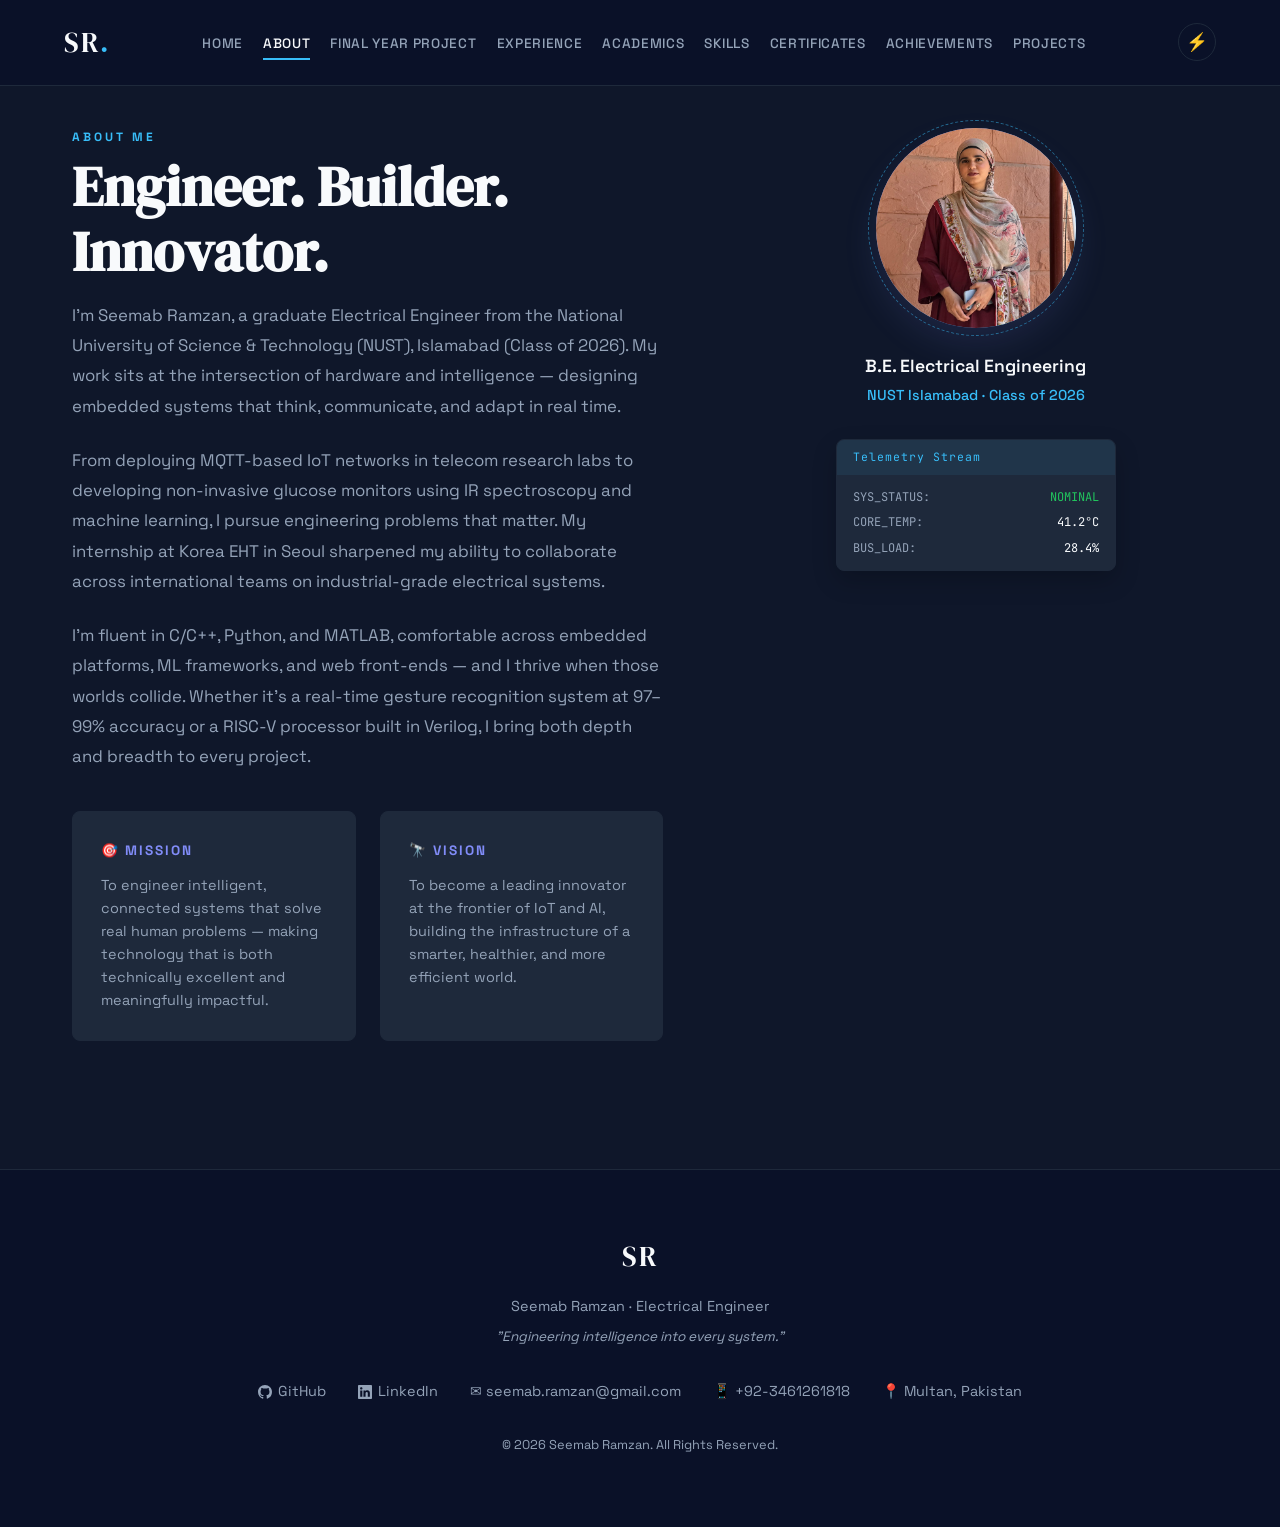
==== commit a4f27ce5: "removed contact" ====
--- a/about.html
+++ b/about.html
@@ -14,7 +14,7 @@
   <link href="https://fonts.googleapis.com/css2?family=Space+Grotesk:wght@300;400;500;600;700&family=DM+Serif+Display:ital@0;1&family=JetBrains+Mono:wght@400;500;700&display=swap" rel="stylesheet"/>
   
   <!-- Custom CSS -->
-  <link rel="stylesheet" href="styles.css"/>
+  <link rel="stylesheet" href="styles.css?v=13"/>
 </head>
 <body>
 
@@ -35,7 +35,6 @@
       <li><a href="certificates.html">Certificates</a></li>
       <li><a href="achievements.html">Achievements</a></li>
       <li><a href="projects.html">Projects</a></li>
-      <li><a href="contact.html">Contact</a></li>
     </ul>
     <div class="nav-actions">
       <button class="theme-toggle" id="themeToggle" aria-label="Toggle theme">⚡</button>
@@ -93,15 +92,19 @@
     </section>
   </main>
 
+
+
   <!-- FOOTER -->
-  <footer>
+  <footer id="footer">
     <span class="logo">SR</span>
     <p>Seemab Ramzan · Electrical Engineer</p>
     <p class="footer-quote">"Engineering intelligence into every system."</p>
     <div class="footer-icons">
-      <a href="https://github.com/seemab" target="_blank" rel="noopener noreferrer">⬡ GitHub</a>
-      <a href="https://linkedin.com/in/SeemabRamzan" target="_blank" rel="noopener noreferrer">in LinkedIn</a>
-      <a href="mailto:seemab.ramzan@gmail.com">✉ Email</a>
+      <a href="https://github.com/Seemab77" target="_blank" rel="noopener noreferrer"><svg xmlns="http://www.w3.org/2000/svg" width="14" height="14" fill="currentColor" class="bi bi-github" viewBox="0 0 16 16" style="vertical-align: middle; margin-right: 6px; display: inline-block;"><path d="M8 0C3.58 0 0 3.58 0 8c0 3.54 2.29 6.53 5.47 7.59.4.07.55-.17.55-.38 0-.19-.01-.82-.01-1.49-2.01.37-2.53-.49-2.69-.94-.09-.23-.48-.94-.82-1.13-.28-.15-.68-.52-.01-.53.63-.01 1.08.58 1.23.82.72 1.21 1.87.87 2.33.66.07-.52.28-.87.51-1.07-1.78-.2-3.64-.89-3.64-3.95 0-.87.31-1.59.82-2.15-.08-.2-.36-1.02.08-2.12 0 0 .67-.21 2.2.82.64-.18 1.32-.27 2-.27.68 0 1.36.09 2 .27 1.53-1.04 2.2-.82 2.2-.82.44 1.1.16 1.92.08 2.12.51.56.82 1.27.82 2.15 0 3.07-1.87 3.75-3.65 3.95.29.25.54.73.54 1.48 0 1.07-.01 1.93-.01 2.2 0 .21.15.46.55.38A8.013 8.013 0 0 0 16 8c0-4.42-3.58-8-8-8z"/></svg>GitHub</a>
+      <a href="https://linkedin.com/in/SeemabRamzan" target="_blank" rel="noopener noreferrer"><svg xmlns="http://www.w3.org/2000/svg" width="14" height="14" fill="currentColor" class="bi bi-linkedin" viewBox="0 0 16 16" style="vertical-align: middle; margin-right: 6px; display: inline-block;"><path d="M0 1.146C0 .513.526 0 1.175 0h13.65C15.474 0 16 .513 16 1.146v13.708c0 .633-.526 1.146-1.175 1.146H1.175C.526 16 0 15.487 0 14.854V1.146zm4.943 12.248V6.169H2.542v7.225h2.401zm-1.2-8.212c.837 0 1.358-.554 1.358-1.248-.015-.709-.52-1.248-1.342-1.248-.822 0-1.359.54-1.359 1.248 0 .694.521 1.248 1.327 1.248h.016zm4.908 8.212V9.359c0-.216.016-.432.08-.586.173-.431.568-.878 1.232-.878.869 0 1.216.662 1.216 1.634v3.865h2.401V9.25c0-2.22-1.184-3.252-2.764-3.252-1.274 0-1.845.7-2.165 1.193v.025h-.016a5.07 5.07 0 0 0 .016-.025V6.169h-2.4c.03.678 0 7.225 0 7.225h2.4z"/></svg>LinkedIn</a>
+      <a href="mailto:seemab.ramzan@gmail.com">✉ seemab.ramzan@gmail.com</a>
+      <a href="tel:+923461261818">📱 +92-3461261818</a>
+      <a href="https://maps.google.com/?q=Multan,%20Pakistan" target="_blank" rel="noopener noreferrer">📍 Multan, Pakistan</a>
     </div>
     <p class="copyright">&copy; 2026 Seemab Ramzan. All Rights Reserved.</p>
   </footer>
--- a/styles.css
+++ b/styles.css
@@ -1,20 +1,20 @@
 /* DESIGN SYSTEM & GLOBAL VARIABLES */
 :root {
-  /* Dark Theme variables (default) - Emerald Slate / Nordic Mint */
-  --bg: #0b1315; /* Deep Forest Slate */
-  --surface: #122023; /* Forest Slate Medium */
-  --card: #182c30; /* Dark Slate Green Card */
-  --card-hover: #203a3f; /* Medium Hover Green */
-  --accent: #34d399; /* Vibrant Mint Green */
-  --accent-rgb: 52, 211, 153;
-  --accent2: #a7f3d0; /* Soft Sage Accent */
-  --accent2-rgb: 167, 243, 208;
+  /* Dark Theme variables (default) - Navy Blue / Slate Cyber */
+  --bg: #0a1128; /* Deep Midnight Blue background */
+  --surface: #0f172a; /* Slightly lighter slate navy surface */
+  --card: #1e293b; /* Slate card */
+  --card-hover: #334155; /* Hover card */
+  --accent: #38bdf8; /* Vibrant cyan/sky blue */
+  --accent-rgb: 56, 189, 248;
+  --accent2: #818cf8; /* Indigo accent */
+  --accent2-rgb: 129, 140, 248;
   --gold: #f59e0b;
-  --text: #f0fdf4; /* Mint-tinted Off-White */
-  --muted: #819992; /* Sage Muted Green-Gray */
-  --border: #1f3439; /* Slate/Mint border */
-  --glow: rgba(52, 211, 153, 0.15);
-  --glow-accent2: rgba(167, 243, 208, 0.12);
+  --text: #f8fafc; /* Ice white/slate-tinted text */
+  --muted: #94a3b8; /* Slate gray muted text */
+  --border: #1e293b; /* Slate border */
+  --glow: rgba(56, 189, 248, 0.15);
+  --glow-accent2: rgba(129, 140, 248, 0.12);
   
   --font-main: 'Space Grotesk', -apple-system, BlinkMacSystemFont, "Segoe UI", Roboto, sans-serif;
   --font-heading: 'DM Serif Display', Georgia, serif;
@@ -23,22 +23,22 @@
   --transition: all 0.35s cubic-bezier(0.25, 0.8, 0.25, 1);
 }
 
-/* Light Theme overrides - Emerald Slate / Nordic Mint */
+/* Light Theme overrides - Navy Blue / Slate Cyber */
 [data-theme="light"] {
-  --bg: #f0fdf4; /* Very Light Mint Green */
-  --surface: #d1fae5; /* Soft Mint Surface */
-  --card: #ffffff; /* Pure White Card */
-  --card-hover: #e6fcf0; /* Soft Mint Hover */
-  --accent: #065f46; /* Deep Forest Green */
-  --accent-rgb: 6, 95, 70;
-  --accent2: #047857; /* Emerald Green */
-  --accent2-rgb: 4, 120, 87;
+  --bg: #f8fafc; /* Very light slate blue background */
+  --surface: #f1f5f9; /* Light slate surface */
+  --card: #ffffff; /* Pure white card */
+  --card-hover: #f8fafc; /* Very light card hover */
+  --accent: #0284c7; /* Sky blue accent */
+  --accent-rgb: 2, 132, 199;
+  --accent2: #4f46e5; /* Indigo accent */
+  --accent2-rgb: 79, 70, 229;
   --gold: #d97706;
-  --text: #064e3b; /* Very Dark Forest text */
-  --muted: #374151; /* Charcoal Muted text */
-  --border: #a7f3d0; /* Mint Green border */
-  --glow: rgba(6, 95, 70, 0.08);
-  --glow-accent2: rgba(4, 120, 87, 0.08);
+  --text: #0f172a; /* Dark slate text */
+  --muted: #475569; /* Slate gray muted text */
+  --border: #e2e8f0; /* Light gray border */
+  --glow: rgba(2, 132, 199, 0.08);
+  --glow-accent2: rgba(79, 70, 229, 0.08);
 }
 
 /* GLOBAL RESET & BASICS */
@@ -191,7 +191,7 @@
   align-items: center;
   justify-content: space-between;
   padding: 1.25rem 4rem;
-  background: rgba(var(--bg), 0.75);
+  background: color-mix(in srgb, var(--bg) 75%, transparent);
   backdrop-filter: blur(16px);
   -webkit-backdrop-filter: blur(16px);
   border-bottom: 1.5px solid var(--border);
@@ -200,7 +200,7 @@
 
 nav.scroll-scrolled {
   padding: 0.8rem 4rem;
-  background: rgba(var(--bg), 0.9);
+  background: color-mix(in srgb, var(--bg) 92%, transparent);
 }
 
 .logo {
@@ -408,14 +408,15 @@
 }
 
 /* ESP32 TERMINAL WIDGET */
+/* ESP32 TERMINAL WIDGET */
 .hero-widget {
-  background: rgba(10, 15, 30, 0.7);
+  background: rgba(10, 15, 30, 0.75);
   backdrop-filter: blur(12px);
   -webkit-backdrop-filter: blur(12px);
-  border: 1.5px solid var(--border);
+  border: 1.5px solid rgba(255, 255, 255, 0.1);
   border-radius: 12px;
   overflow: hidden;
-  box-shadow: 0 20px 50px rgba(0, 0, 0, 0.4), 0 0 20px var(--glow);
+  box-shadow: 0 20px 50px rgba(0, 0, 0, 0.4), 0 0 20px rgba(56, 189, 248, 0.15);
   display: flex;
   flex-direction: column;
   height: 380px;
@@ -424,22 +425,22 @@
 }
 
 .hero-widget:hover {
-  border-color: rgba(var(--accent-rgb), 0.4);
-  box-shadow: 0 20px 50px rgba(0, 0, 0, 0.4), 0 0 30px rgba(var(--accent-rgb), 0.25);
+  border-color: rgba(56, 189, 248, 0.4);
+  box-shadow: 0 20px 50px rgba(0, 0, 0, 0.4), 0 0 30px rgba(56, 189, 248, 0.25);
 }
 
 .terminal-header {
-  background: rgba(15, 23, 42, 0.9);
+  background: rgba(15, 23, 42, 0.95);
   padding: 0.75rem 1.25rem;
   display: flex;
   justify-content: space-between;
   align-items: center;
-  border-bottom: 1.5px solid var(--border);
+  border-bottom: 1.5px solid rgba(255, 255, 255, 0.1);
 }
 
 .terminal-title {
   font-size: 0.78rem;
-  color: var(--muted);
+  color: #94a3b8;
 }
 
 .terminal-controls {
@@ -466,7 +467,7 @@
   flex-direction: column;
   gap: 0.6rem;
   font-size: 0.82rem;
-  color: var(--text);
+  color: #f8fafc;
   scroll-behavior: smooth;
 }
 
@@ -477,11 +478,11 @@
 }
 
 .t-prompt {
-  color: var(--accent2);
+  color: #818cf8;
 }
 
 .t-system {
-  color: var(--muted);
+  color: #64748b;
   font-style: italic;
 }
 
@@ -505,8 +506,8 @@
   display: flex;
   align-items: center;
   padding: 0.75rem 1.25rem;
-  background: rgba(15, 23, 42, 0.7);
-  border-top: 1.5px solid var(--border);
+  background: rgba(15, 23, 42, 0.85);
+  border-top: 1.5px solid rgba(255, 255, 255, 0.1);
 }
 
 .terminal-input-row input {
@@ -514,7 +515,7 @@
   background: transparent;
   border: none;
   outline: none;
-  color: var(--accent);
+  color: #38bdf8;
   font-family: var(--font-mono);
   font-size: 0.85rem;
   margin-left: 0.5rem;
@@ -1494,6 +1495,42 @@
   font-size: 0.92rem;
 }
 
+/* HORIZONTAL CONTACT ROW styles */
+.info-row-horizontal {
+  display: flex;
+  align-items: center;
+  gap: 0.75rem;
+  padding: 0.75rem 1.25rem;
+  border-radius: 8px;
+  border: 1.5px solid var(--border);
+  background-color: var(--card);
+  transition: var(--transition);
+}
+
+.info-row-horizontal:hover {
+  transform: translateY(-4px);
+  background: rgba(var(--accent-rgb), 0.04);
+  border-color: var(--accent);
+  box-shadow: 0 4px 15px var(--glow);
+}
+
+.info-row-horizontal:hover .info-icon {
+  color: var(--accent);
+  transform: scale(1.1);
+}
+
+.info-row-horizontal a,
+.info-row-horizontal span.info-text {
+  color: var(--text);
+  text-decoration: none;
+  font-size: 0.92rem;
+  transition: color 0.2s;
+}
+
+.info-row-horizontal a:hover {
+  color: var(--accent);
+}
+
 /* FOOTER */
 footer {
   background-color: var(--bg);
@@ -1523,6 +1560,7 @@
 .footer-icons {
   display: flex;
   justify-content: center;
+  flex-wrap: wrap;
   gap: 2rem;
   margin: 1.5rem 0 2rem;
 }
@@ -1540,7 +1578,7 @@
 
 .copyright {
   font-size: 0.8rem !important;
-  color: var(--border) !important;
+  color: var(--muted) !important;
   margin-top: 1.5rem;
 }
 
@@ -1831,28 +1869,41 @@
     display: none;
   }
   
-  nav {
-    padding: 1.25rem 2rem;
+  nav,
+  nav.scroll-scrolled {
+    padding: 1rem 2rem;
+    backdrop-filter: none !important;
+    -webkit-backdrop-filter: none !important;
+    background: var(--bg) !important;
   }
   
   .nav-links {
     display: none;
     position: fixed;
-    top: 73px;
+    top: 70px;
     left: 0;
     right: 0;
     bottom: 0;
-    background-color: var(--surface);
+    background-color: var(--bg);
     flex-direction: column;
     align-items: center;
-    padding: 4rem 2rem;
-    gap: 2rem;
+    padding: 3rem 2rem;
+    gap: 1.5rem;
     border-top: 1.5px solid var(--border);
     z-index: 999;
+    overflow-y: auto;
   }
   
   .nav-links.open {
     display: flex;
+  }
+
+  .nav-links a {
+    font-size: 0.95rem;
+    font-weight: 600;
+    padding: 0.5rem 2rem;
+    width: 100%;
+    text-align: center;
   }
   
   .hamburger {
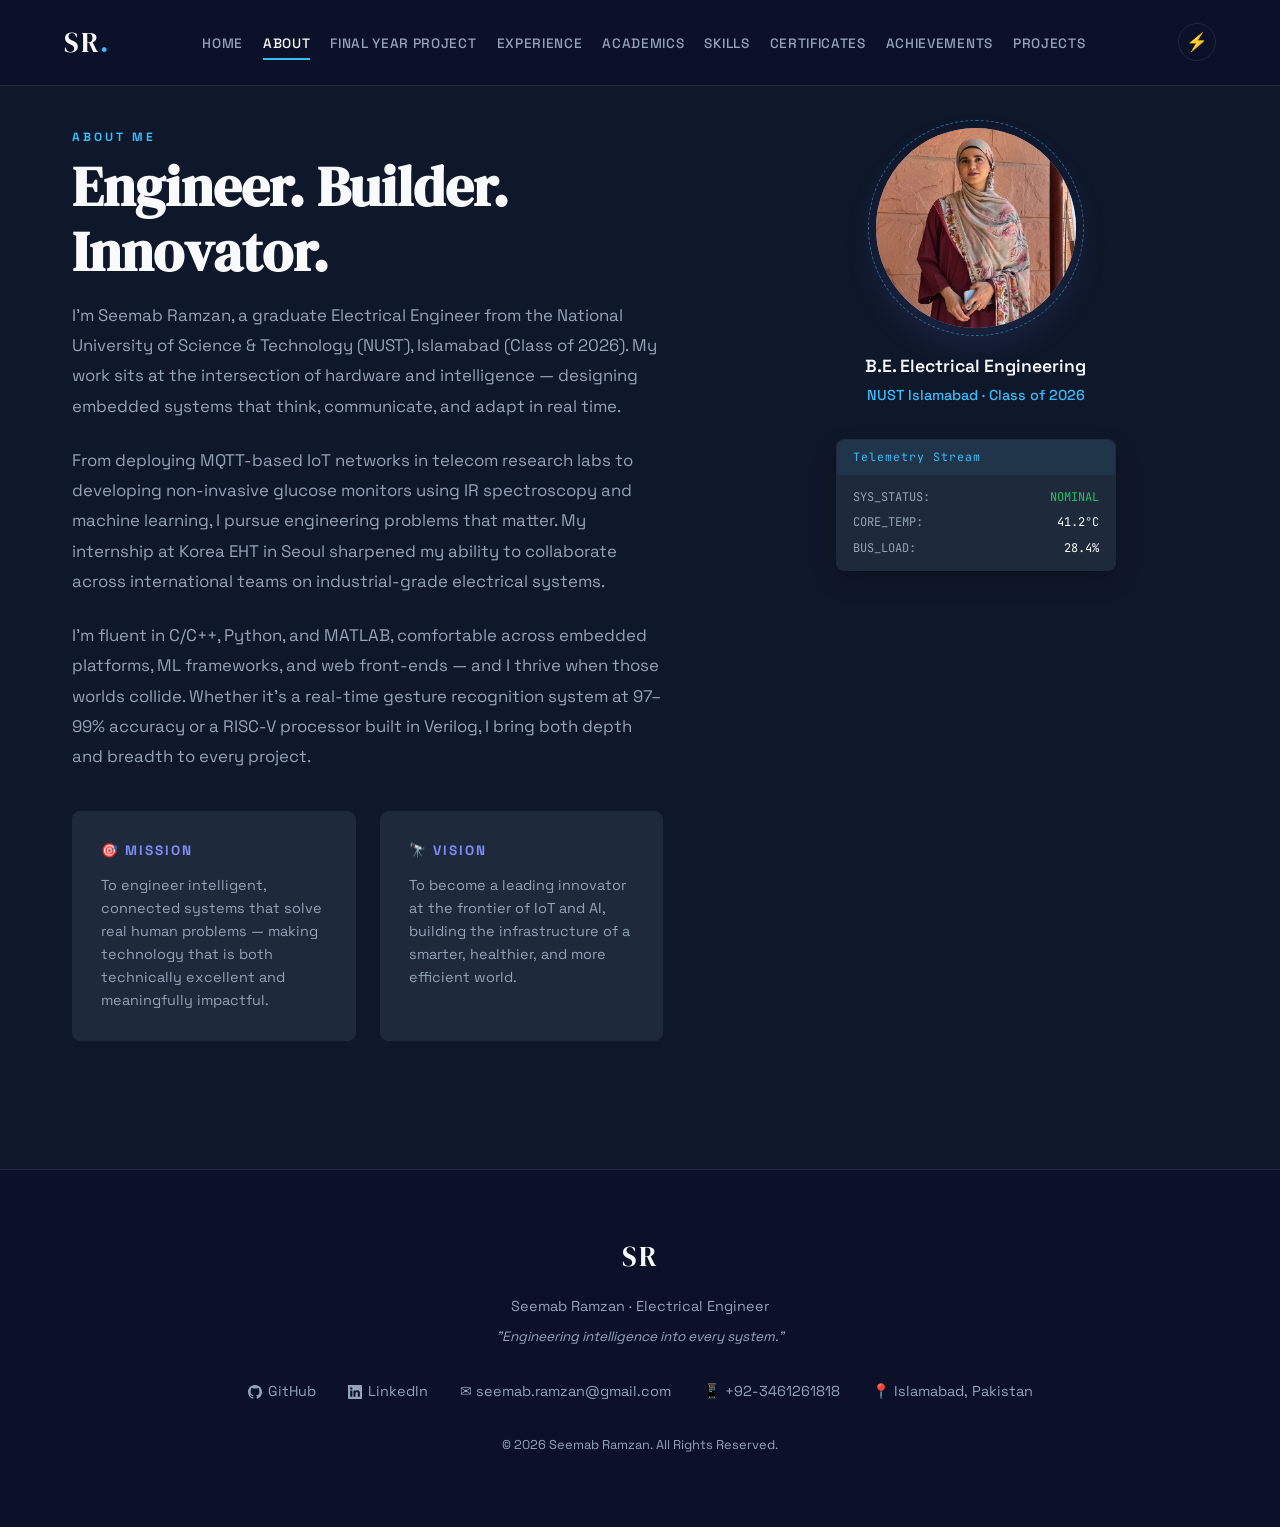
==== commit afd17569: "location changed" ====
--- a/about.html
+++ b/about.html
@@ -14,7 +14,7 @@
   <link href="https://fonts.googleapis.com/css2?family=Space+Grotesk:wght@300;400;500;600;700&family=DM+Serif+Display:ital@0;1&family=JetBrains+Mono:wght@400;500;700&display=swap" rel="stylesheet"/>
   
   <!-- Custom CSS -->
-  <link rel="stylesheet" href="styles.css?v=13"/>
+  <link rel="stylesheet" href="styles.css?v=15"/>
 </head>
 <body>
 
@@ -104,7 +104,7 @@
       <a href="https://linkedin.com/in/SeemabRamzan" target="_blank" rel="noopener noreferrer"><svg xmlns="http://www.w3.org/2000/svg" width="14" height="14" fill="currentColor" class="bi bi-linkedin" viewBox="0 0 16 16" style="vertical-align: middle; margin-right: 6px; display: inline-block;"><path d="M0 1.146C0 .513.526 0 1.175 0h13.65C15.474 0 16 .513 16 1.146v13.708c0 .633-.526 1.146-1.175 1.146H1.175C.526 16 0 15.487 0 14.854V1.146zm4.943 12.248V6.169H2.542v7.225h2.401zm-1.2-8.212c.837 0 1.358-.554 1.358-1.248-.015-.709-.52-1.248-1.342-1.248-.822 0-1.359.54-1.359 1.248 0 .694.521 1.248 1.327 1.248h.016zm4.908 8.212V9.359c0-.216.016-.432.08-.586.173-.431.568-.878 1.232-.878.869 0 1.216.662 1.216 1.634v3.865h2.401V9.25c0-2.22-1.184-3.252-2.764-3.252-1.274 0-1.845.7-2.165 1.193v.025h-.016a5.07 5.07 0 0 0 .016-.025V6.169h-2.4c.03.678 0 7.225 0 7.225h2.4z"/></svg>LinkedIn</a>
       <a href="mailto:seemab.ramzan@gmail.com">✉ seemab.ramzan@gmail.com</a>
       <a href="tel:+923461261818">📱 +92-3461261818</a>
-      <a href="https://maps.google.com/?q=Multan,%20Pakistan" target="_blank" rel="noopener noreferrer">📍 Multan, Pakistan</a>
+      <a href="https://maps.google.com/?q=Islamabad,%20Pakistan" target="_blank" rel="noopener noreferrer">📍 Islamabad, Pakistan</a>
     </div>
     <p class="copyright">&copy; 2026 Seemab Ramzan. All Rights Reserved.</p>
   </footer>
--- a/styles.css
+++ b/styles.css
@@ -1807,64 +1807,8 @@
   }
 }
 
-@media (max-width: 1100px) {
-  .hero-container {
-    gap: 2.5rem;
-  }
-  .about-grid {
-    gap: 3rem;
-  }
-  .contact-grid {
-    gap: 2.5rem;
-  }
-}
-
-@media (max-width: 968px) {
-  nav {
-    padding: 1.25rem 2.5rem;
-  }
-  nav.scroll-scrolled {
-    padding: 0.8rem 2.5rem;
-  }
-  .hero-container {
-    grid-template-columns: 1fr;
-    gap: 3.5rem;
-  }
-  .hero-widget {
-    max-width: 500px;
-    margin: 0 auto;
-    width: 100%;
-  }
-  .about-grid {
-    grid-template-columns: 1fr;
-    gap: 4rem;
-  }
-  .about-illustration {
-    position: static;
-    margin-top: 2rem;
-  }
-  .exp-card {
-    grid-template-columns: 1fr;
-  }
-  .exp-left {
-    padding: 2.5rem;
-  }
-  .exp-right {
-    padding: 2.5rem;
-  }
-  .stats-row {
-    grid-template-columns: repeat(2, 1fr);
-  }
-  .contact-grid {
-    grid-template-columns: 1fr;
-  }
-  .modal-body {
-    grid-template-columns: 1fr;
-    gap: 2rem;
-  }
-}
-
-@media (max-width: 992px) {
+@media (max-width: 1150px) {
+  /* Navigation Bar Overrides */
   .custom-cursor {
     display: none;
   }
@@ -1921,6 +1865,45 @@
     transform: rotate(-45deg) translate(5px, -7px);
   }
 
+  /* Grid Layouts to stack */
+  .hero-container {
+    grid-template-columns: 1fr;
+    gap: 3.5rem;
+  }
+  .hero-widget {
+    max-width: 500px;
+    margin: 0 auto;
+    width: 100%;
+  }
+  .about-grid {
+    grid-template-columns: 1fr;
+    gap: 4rem;
+  }
+  .about-illustration {
+    position: static;
+    margin-top: 2rem;
+  }
+  .exp-card {
+    grid-template-columns: 1fr;
+  }
+  .exp-left {
+    padding: 2.5rem;
+  }
+  .exp-right {
+    padding: 2.5rem;
+  }
+  .stats-row {
+    grid-template-columns: repeat(2, 1fr);
+  }
+  .contact-grid {
+    grid-template-columns: 1fr;
+  }
+  .modal-body {
+    grid-template-columns: 1fr;
+    gap: 2rem;
+  }
+  
+  /* Section Spacing */
   section {
     padding: 5rem 0;
   }
@@ -2211,8 +2194,8 @@
   color: #f1f5f9;
 }
 
-/* RESPONSIVE OVERRIDES FOR CAPSTONE */
-@media (max-width: 992px) {
+/* RESPONSIVE OVERRIDES FOR CAPSTONE & COMPREHENSIVE MOBILE RESPONSIVENESS */
+@media (max-width: 1150px) {
   .fyp-grid {
     grid-template-columns: 1fr;
     gap: 3rem;
@@ -2220,9 +2203,236 @@
 }
 
 @media (max-width: 576px) {
+  /* Global Container Adjustments */
+  .container {
+    padding: 0 1.25rem !important;
+  }
+  
+  /* Navigation Bar Adjustments */
+  nav, nav.scroll-scrolled {
+    padding: 0.8rem 1.25rem !important;
+  }
+  .nav-links {
+    top: 58px !important;
+    padding: 2.5rem 1.5rem !important;
+    gap: 1.25rem !important;
+  }
+  
+  /* Section Padding */
+  section {
+    padding: 4rem 0 !important;
+  }
+  
+  /* Hero Section Adjustments */
+  #hero {
+    padding: 6.5rem 1.25rem 2.5rem !important;
+  }
+  #hero h1 {
+    font-size: clamp(2rem, 8vw, 2.8rem) !important;
+  }
+  .hero-designations {
+    font-size: 1.05rem !important;
+    margin-bottom: 1rem !important;
+  }
+  .hero-intro {
+    font-size: 0.95rem !important;
+    margin-bottom: 2rem !important;
+  }
+  .cta-group {
+    justify-content: center;
+    gap: 0.75rem !important;
+    margin-bottom: 2.5rem !important;
+  }
+  .cta-group .btn-primary,
+  .cta-group .btn-outline {
+    padding: 0.75rem 1.5rem !important;
+    font-size: 0.88rem !important;
+    text-align: center;
+    flex-grow: 1;
+    max-width: 180px;
+  }
+  .social-icons {
+    justify-content: center;
+    gap: 1.5rem !important;
+  }
+  
+  /* ESP32 Terminal Widget */
+  .hero-widget {
+    height: 330px !important;
+  }
+  .terminal-body {
+    padding: 1rem !important;
+    font-size: 0.78rem !important;
+    gap: 0.5rem !important;
+  }
+  .terminal-input-row {
+    padding: 0.6rem 1rem !important;
+  }
+  
+  /* About Section & Avatar */
+  .about-avatar {
+    width: 160px !important;
+    height: 160px !important;
+  }
+  .about-avatar::after {
+    inset: -6px !important;
+  }
+  .about-text p {
+    font-size: 0.98rem !important;
+    line-height: 1.7 !important;
+  }
+  
+  /* Experience Timeline */
+  .exp-left {
+    padding: 1.75rem 1.5rem !important;
+  }
+  .exp-right {
+    padding: 1.75rem 1.5rem !important;
+  }
+  .exp-right h4 {
+    margin-top: 1rem !important;
+  }
+  
+  /* Education Card */
+  .edu-card {
+    padding: 1.75rem 1.5rem !important;
+    gap: 1.25rem !important;
+  }
+  .edu-icon {
+    width: 60px !important;
+    height: 60px !important;
+    font-size: 1.8rem !important;
+    border-radius: 12px !important;
+  }
+  .edu-info h3 {
+    font-size: 1.35rem !important;
+  }
+  
+  /* Projects, Skills, Certificates, Achievements Grids */
+  .projects-grid,
+  .skills-grid,
+  .cert-grid,
+  .achieve-grid {
+    grid-template-columns: 1fr !important;
+    gap: 1.5rem !important;
+  }
+  
+  .proj-header {
+    padding: 1.25rem 1.5rem !important;
+  }
+  .proj-body {
+    padding: 1.5rem !important;
+  }
+  .proj-body p {
+    margin-bottom: 1.25rem !important;
+  }
+  .tech-tags {
+    margin-bottom: 1.25rem !important;
+  }
+  
+  .skill-cat,
+  .cert-card,
+  .achieve-card {
+    padding: 1.75rem 1.25rem !important;
+  }
+  
+  /* Achievements Stats Box */
+  .stats-row {
+    grid-template-columns: repeat(2, 1fr) !important;
+    gap: 1rem !important;
+    margin-bottom: 2.5rem !important;
+  }
+  .stat-box {
+    padding: 1.5rem 1rem !important;
+  }
+  .stat-num {
+    font-size: 2.4rem !important;
+  }
+  .stat-label {
+    font-size: 0.72rem !important;
+  }
+  
+  /* Capstone FYP Section */
   .fyp-stats {
-    grid-template-columns: 1fr;
-    gap: 1rem;
+    grid-template-columns: 1fr !important;
+    gap: 1rem !important;
+  }
+  .fyp-stat-box {
+    padding: 1rem !important;
+  }
+  .fyp-stat-num {
+    font-size: 1.75rem !important;
+  }
+  .fyp-highlight-card {
+    padding: 1.25rem !important;
+  }
+  .fyp-interactive-col {
+    gap: 1rem !important;
+  }
+  
+  /* Contact Form & Info */
+  .contact-form,
+  .contact-info {
+    padding: 1.75rem 1.25rem !important;
+  }
+  .form-title,
+  .contact-info h3 {
+    font-size: 1.4rem !important;
+    margin-bottom: 1.5rem !important;
+  }
+  .field-wrap {
+    margin-bottom: 1.75rem !important;
+  }
+  
+  /* Project Details Modal */
+  .project-modal {
+    padding: 1.5rem !important;
+    width: 95% !important;
+    max-height: 90vh !important;
+  }
+  .modal-close {
+    top: 1rem !important;
+    right: 1rem !important;
+    width: 32px !important;
+    height: 32px !important;
+    font-size: 1.5rem !important;
+  }
+  .modal-header {
+    padding-bottom: 1rem !important;
+    margin-bottom: 1.25rem !important;
+  }
+  .modal-header h3 {
+    font-size: 1.4rem !important;
+  }
+  .modal-body {
+    grid-template-columns: 1fr !important;
+    gap: 1.5rem !important;
+  }
+  
+  /* Footer adjust */
+  footer {
+    padding: 3rem 1.25rem !important;
+  }
+  .footer-icons {
+    gap: 1.25rem !important;
+    margin: 1.25rem 0 1.75rem !important;
+  }
+  .footer-icons a {
+    font-size: 0.82rem !important;
+  }
+}
+
+@media (max-width: 400px) {
+  #hero h1 {
+    font-size: 1.85rem !important;
+  }
+  .stats-row {
+    grid-template-columns: 1fr !important;
+  }
+  .cta-group .btn-primary,
+  .cta-group .btn-outline {
+    max-width: 100% !important;
+    width: 100% !important;
   }
 }
 
